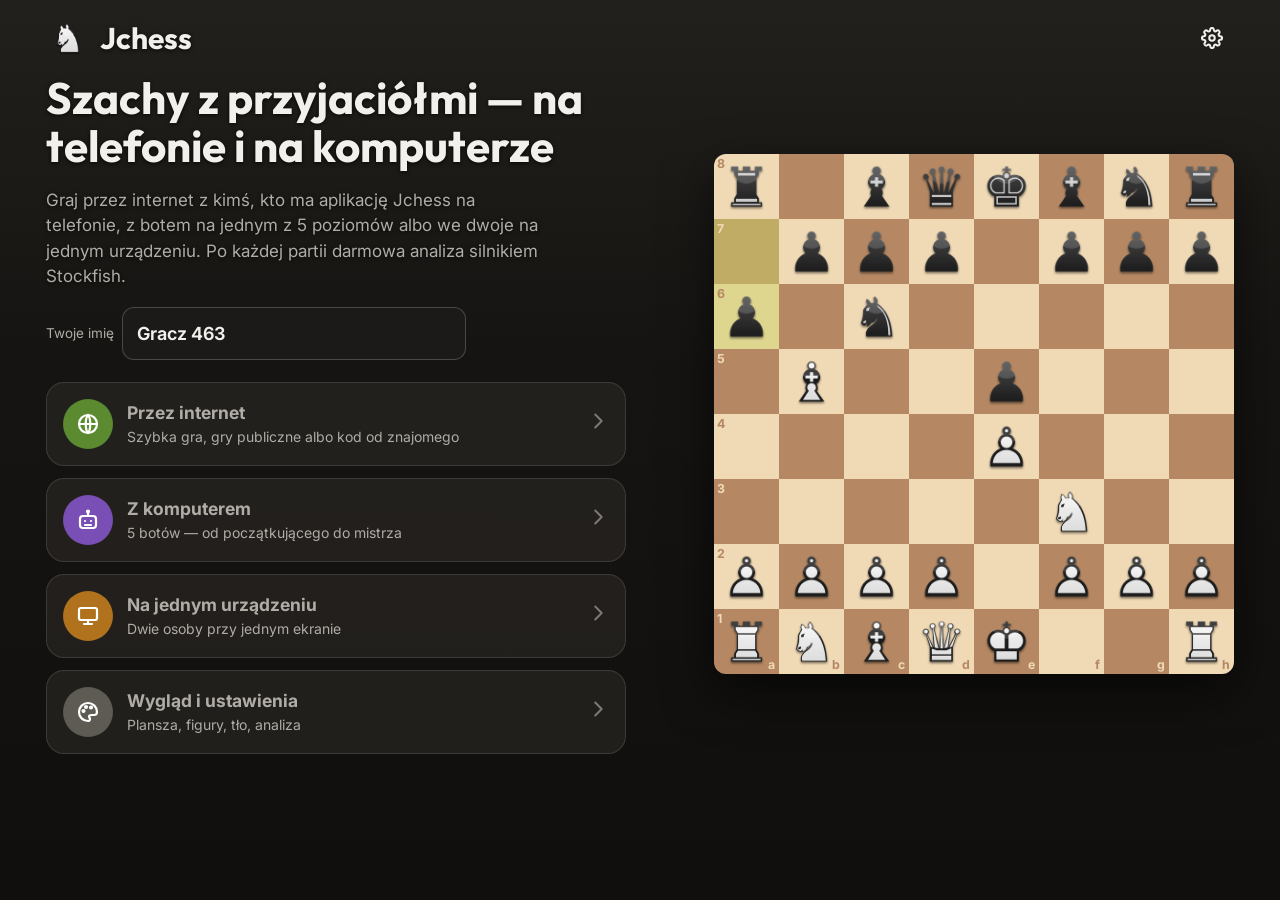
==== analiza/index.html @ eaf0fc94 "Gra z komputerem: 5 botów (Stockfish), podpowiedź i cofanie ruchu Co-Authored-By: Claude Opus 5.5 <n" ====
<!DOCTYPE html>
<html lang="pl">
<head>
<meta charset="utf-8">
<meta name="viewport" content="width=device-width, initial-scale=1">
<meta name="theme-color" content="#22201c">
<meta name="mobile-web-app-capable" content="yes">
<meta name="apple-mobile-web-app-capable" content="yes">
<meta name="apple-mobile-web-app-status-bar-style" content="black-translucent">
<meta name="apple-mobile-web-app-title" content="Jchess">
<meta name="description" content="Jchess – szachy z przyjaciółmi przez internet, na telefonie i komputerze, z darmową analizą Stockfish.">
<link rel="manifest" href="/manifest.webmanifest">
<link rel="apple-touch-icon" href="/icon-192.png">
<title>Jchess</title>
<link rel="icon" href="/icon-192.png">
<link rel="preconnect" href="https://fonts.googleapis.com">
<link href="https://fonts.googleapis.com/css2?family=Inter:wght@400;600;700&family=JetBrains+Mono:wght@700&family=Outfit:wght@600;700&display=swap" rel="stylesheet">
<meta name="jc-base" content="/">
<link rel="stylesheet" href="/assets/style.css?v=6518c0f8">
</head>
<body>
<div id="dim"></div>
<div id="app"><p style="padding:40px;text-align:center;font-family:sans-serif;color:#aaa">Wczytuję Jchess…</p></div>
<script src="/assets/jchess.js?v=6518c0f8"></script>
</body>
</html>
---- assets/style.css ----
/*
VOICE: spokojny klub szachowy wieczorem – skupienie, zero zbędnych ozdób.
IDEA: drewniany stolik z zegarem szachowym; plansza jest bohaterem każdego ekranu.
PICTURE: duża plansza (lub podgląd planszy w wybranym motywie) zajmuje połowę ekranu.
COLOUR and TYPE: ciemny grafit, zieleń „ruchu” #81b64c, złoto wyniku; Outfit + Inter, cyfry zegara w JetBrains Mono.
LAYOUT: plansza po lewej, panel gracza po prawej; poniżej 900px wszystko w jednej kolumnie.
*/
:root{color-scheme:dark;--bg:#161512;--s1:#23211e;--s2:#2f2c29;--s3:#3c3935;--line:#ffffff1f;--ink:#f2f0ed;--ink2:#b0aca6;--ink3:#7d7973;
--green:#81b64c;--green-d:#5b8a30;--blue:#4a8fe0;--blue-d:#2c67ae;--red:#d9534a;--red-d:#9f362f;--gold:#f5c451;--r:16px}
:root[data-theme=light],:root[data-theme=dark]{color-scheme:dark}
*{box-sizing:border-box;min-width:0}
[hidden]{display:none!important}
html,body{height:100%}
body{margin:0;-webkit-tap-highlight-color:transparent;background:var(--bg);color:var(--ink);font:16px/1.5 Inter,system-ui,sans-serif;overflow-x:clip}
body.bgimg{background:#000 var(--bgimg) center/cover fixed}
#dim{position:fixed;inset:0;pointer-events:none;background:#000;opacity:0;z-index:0}
#app{position:relative;z-index:1;min-height:100%}
.wrap{max-width:1240px;margin:0 auto;padding:16px max(2vw,14px) 40px}
h1,h2,h3{font-family:Outfit,Inter,sans-serif;margin:0;line-height:1.1;text-wrap:balance}
h1{font-size:clamp(30px,4vw,44px);font-weight:700}
h2{font-size:22px;font-weight:650}
h3{font-size:17px;font-weight:650}
.muted{color:var(--ink2)}.small{font-size:13.5px}.tiny{font-size:12.5px;color:var(--ink3)}
.shadow{text-shadow:0 1px 4px #000c}
.bar{display:flex;align-items:center;gap:10px;margin-bottom:14px}
.bar .grow{flex:1}
.card{background:#23211ef2;border:1px solid var(--line);border-radius:18px;padding:18px;box-shadow:0 2px 10px #0004}
.stack{display:grid;gap:12px}
.row{display:flex;gap:8px;align-items:center;flex-wrap:wrap}
.grid2{display:grid;grid-template-columns:minmax(0,1.1fr) minmax(0,1fr);gap:18px;align-items:start}
@media(max-width:900px){.grid2{grid-template-columns:minmax(0,1fr)}}
button{touch-action:manipulation;font:inherit;color:inherit;cursor:pointer;border:0;background:none}
:focus-visible{outline:3px solid var(--blue);outline-offset:2px}
.btn{display:inline-flex;align-items:center;justify-content:center;gap:8px;min-height:46px;padding:10px 18px 14px;border-radius:14px;font-weight:650;color:#fff;
background:var(--s3);box-shadow:inset 0 -4px 0 #0000004d;transition:filter .12s,transform .06s}
.btn:hover{filter:brightness(1.12)}.btn:active{transform:translateY(2px);box-shadow:inset 0 -2px 0 #0000004d}
.btn.primary{background:var(--green)}.btn.info{background:var(--blue)}.btn.danger{background:var(--red)}
.btn.ghost{background:none;box-shadow:none;border:1px solid #ffffff55;padding:10px 18px}
.btn.wide{width:100%}
.btn[disabled]{opacity:.45;pointer-events:none}
.icon{width:22px;height:22px;flex:none;fill:none;stroke:currentColor;stroke-width:2.2;stroke-linecap:round;stroke-linejoin:round}
.ibtn{width:44px;height:44px;border-radius:50%;display:grid;place-items:center;color:var(--ink)}
.ibtn:hover{background:#ffffff1a}
.chip{min-height:44px;padding:8px 14px;border-radius:22px;background:var(--s2);border:1px solid var(--line);color:var(--ink2);font-weight:650;font-size:14.5px;white-space:nowrap}
.chip.on{background:var(--green-d);border-color:var(--green);color:#fff}
.chips3{display:grid;grid-template-columns:repeat(3,minmax(0,1fr));gap:8px}
input[type=text],input:not([type]){width:100%;font:inherit;font-size:16px;color:var(--ink);background:#1b1a18;border:1px solid #ffffff33;border-radius:12px;padding:12px 14px}
input[type=range]{width:100%;accent-color:var(--green)}
.code-in{font:700 28px/1 "JetBrains Mono",monospace;text-align:center;letter-spacing:.3em;text-transform:uppercase}
/* ekran główny */
.hero{display:grid;grid-template-columns:minmax(0,1fr) minmax(0,1fr);gap:28px;align-items:center;margin:8px 0 26px}
.hero .preview{aspect-ratio:1;width:100%;max-width:520px;justify-self:end;border-radius:12px;box-shadow:0 18px 50px #0009;overflow:hidden}
@media(max-width:760px){.hero{grid-template-columns:minmax(0,1fr)}.hero .preview{justify-self:center;max-width:420px}}
.tiles{display:grid;gap:12px}
.tile{display:flex;align-items:center;gap:14px;padding:16px;border-radius:18px;background:#23211ef2;border:1px solid var(--line);text-align:left;transition:background .12s}
.tile:hover{background:#2c2a26}
.tile .dot{width:50px;height:50px;border-radius:50%;display:grid;place-items:center;color:#fff;flex:none}
.tile .dot .icon{width:24px;height:24px}
.tile b{display:block;font-size:17.5px}.tile span{color:var(--ink2);font-size:14px}
.tile .chev{margin-left:auto;color:var(--ink3)}
.name-in{display:flex;align-items:center;gap:8px;margin:14px 0 22px;max-width:420px}
.name-in span{flex:none}
.name-in input{font-size:18px;font-weight:650}
/* gra */
.game{display:grid;grid-template-columns:auto minmax(300px,380px);gap:22px;justify-content:center;align-items:start}
.boardbox{position:relative;width:var(--bs);height:var(--bs)}
.boardbox canvas{width:100%;height:100%;display:block;border-radius:8px;box-shadow:0 14px 40px #000a;touch-action:none}
.side{display:grid;gap:10px}
@media(max-width:900px){.game{grid-template-columns:minmax(0,1fr)}.boardbox{margin:0 auto}}
.player{display:flex;align-items:center;gap:12px;padding:10px 12px;border-radius:14px;background:#23211ef2;border:1px solid var(--line)}
.player.active{background:#303a26f2;border-color:#81b64c99}
.ava{width:42px;height:42px;border-radius:50%;display:grid;place-items:center;font-weight:700;font-size:18px;flex:none;border:2px solid #ffffff33}
.ava.w{background:#f0eeea;color:#262421}.ava.b{background:#3a3733;color:#f2f2f2}
.player.active .ava{border-color:var(--green)}
.pinfo{flex:1}.pinfo b{display:block;white-space:nowrap;overflow:hidden;text-overflow:ellipsis}
.caps{display:flex;align-items:center;height:20px}.caps img{width:18px;height:18px;margin-right:-5px}.caps em{font-style:normal;font-size:12px;color:var(--ink2);margin-left:8px;font-weight:700}
.clock{font:700 24px/1 "JetBrains Mono",monospace;padding:8px 12px;border-radius:10px;background:#1b1a18;color:var(--ink2);white-space:nowrap}
.clock.run{background:#f2f0ed;color:#1e1c1a}.clock.low{background:var(--red);color:#fff}
.tag{font-size:12.5px;font-weight:700;padding:4px 10px;border-radius:20px;background:var(--green-d);color:#fff;white-space:nowrap}
.tag.off{background:var(--red-d)}
.status{text-align:center;font-weight:700;padding:9px 14px;border-radius:22px;background:var(--s2)}
.status.me{background:var(--green-d)}.status.check{background:var(--red-d)}.status.over{background:#4a3f1e;color:var(--gold)}
.moves{max-height:260px;overflow:auto;display:grid;grid-template-columns:42px 1fr 1fr;gap:2px 4px;font-size:15px;padding:10px 12px}
.moves .n{color:var(--ink3)}.moves button{text-align:left;padding:3px 8px;border-radius:6px}
.moves button:hover{background:#ffffff14}.moves button.cur{background:#81b64c55;font-weight:700}
.actions{display:grid;grid-auto-flow:column;grid-auto-columns:1fr;background:#23211ef2;border:1px solid var(--line);border-radius:18px;padding:4px}
.act{display:flex;flex-direction:column;align-items:center;gap:4px;padding:8px 4px 6px;border-radius:12px;font-size:12.5px;color:var(--ink2)}
.act:hover{background:#ffffff14;color:var(--ink)}.act .icon{color:var(--ink)}.act.hi,.act.hi .icon{color:var(--green)}
/* analiza */
.ana{display:grid;grid-template-columns:auto minmax(320px,420px);gap:22px;justify-content:center;align-items:start}
.anaboard{display:flex;gap:8px}
.evalbar{width:26px;border-radius:6px;overflow:hidden;position:relative;background:#403d39;flex:none}
.evalbar i{position:absolute;left:0;right:0;bottom:0;background:#f2f2f2;transition:height .35s}
.evalbar.flip i{top:0;bottom:auto}
.evalbar b{position:absolute;left:0;right:0;text-align:center;font-size:10.5px;font-weight:800;z-index:1}
@media(max-width:900px){.ana{grid-template-columns:minmax(0,1fr)}.anaboard{justify-content:center}.ana .boardbox{--bs:calc(min(100vw,640px) - 70px)!important}}
.badge{width:32px;height:32px;border-radius:50%;display:grid;place-items:center;color:#fff;font-weight:800;font-size:14px;flex:none}
.evalpill{font:700 14px/1 "JetBrains Mono",monospace;padding:6px 9px;border-radius:8px;min-width:58px;text-align:center}
.evalpill.w{background:#f2f2f2;color:#262421}.evalpill.b{background:#403d39;color:#f2f2f2}
.line{display:flex;gap:10px;align-items:center;padding:7px 6px;border-radius:10px;width:100%;text-align:left}
.line:hover{background:#ffffff14}.line span{white-space:nowrap;overflow:hidden;text-overflow:ellipsis}
.graph{width:100%;height:90px;border-radius:8px;cursor:pointer;display:block}
.sum{display:grid;grid-template-columns:1.3fr 1fr 1fr;gap:6px 8px;align-items:center;font-size:14.5px}
.sum .acc{font:700 24px/1.2 Outfit,sans-serif;text-align:center;border-radius:10px;padding:4px}
.sum .c{text-align:center;font-weight:700}
.prog{height:6px;border-radius:3px;background:#ffffff1a;overflow:hidden}.prog i{display:block;height:100%;background:var(--green);transition:width .3s}
/* ustawienia */
.swatches{display:flex;gap:10px;overflow-x:auto;padding-bottom:6px}
.sw{flex:none;display:flex;flex-direction:column;align-items:center;gap:6px;padding:8px;border-radius:14px;background:var(--s1);border:1px solid var(--line);font-size:12.5px;color:var(--ink2)}
.sw.on{border-color:var(--green);background:#3b4a2c;color:#fff;font-weight:700}
.sw .mini{display:grid;grid-template-columns:26px 26px;border-radius:6px;overflow:hidden}.sw .mini i{height:26px}
.sw .pcs{display:flex;border-radius:6px;overflow:hidden}.sw .pcs img{width:42px;height:42px;padding:2px}
.toggle{display:flex;justify-content:space-between;align-items:center;gap:12px;padding:10px 0;border-bottom:1px solid var(--line);cursor:pointer}
.toggle:last-child{border:0}
.toggle input{width:22px;height:22px;accent-color:var(--green)}
/* lobby */
.lob{display:flex;align-items:center;gap:12px;padding:8px 4px;border-bottom:1px solid var(--line)}
.lob:last-child{border:0}
.codebox{display:flex;gap:8px;justify-content:center;margin:12px 0}
.codebox b{width:54px;height:66px;display:grid;place-items:center;font:700 32px "JetBrains Mono",monospace;background:#1b1a18;border:1px solid #ffffff44;border-radius:12px}
.spin{width:22px;height:22px;border-radius:50%;border:3px solid #ffffff33;border-top-color:var(--green);animation:sp 1s linear infinite;flex:none}
@keyframes sp{to{transform:rotate(360deg)}}
/* okna */
.modal{position:fixed;inset:0;background:#000a;display:grid;place-items:center;z-index:50;padding:16px;animation:fade .15s}
.mbox{width:min(480px,100%);max-height:90vh;display:flex;flex-direction:column;background:#262421;border:1px solid var(--line);border-radius:24px;padding:22px;box-shadow:0 30px 80px #000c}
.mbody{overflow:auto;display:grid;gap:12px}
.mbtns{display:grid;gap:8px;margin-top:16px}
.toast{position:fixed;left:50%;bottom:24px;transform:translateX(-50%);background:#111;color:#fff;padding:10px 18px;border-radius:22px;z-index:60;box-shadow:0 6px 20px #000a;animation:fade .2s}
.screen{animation:rise .22s ease-out}
@keyframes fade{from{opacity:0}}@keyframes rise{from{opacity:0;transform:translateY(8px)}}
@media(prefers-reduced-motion:reduce){*{animation:none!important;transition:none!important}}
.bots{display:grid;grid-template-columns:repeat(5,minmax(0,1fr));gap:8px}
.botb{white-space:normal;display:flex;flex-direction:column;align-items:center;gap:2px;padding:10px 4px 9px;border-radius:14px;background:var(--s2);border:1px solid var(--line);color:var(--ink2);text-align:center;min-width:0}
.botb img{width:40px;height:40px;filter:drop-shadow(0 2px 2px #0006)}
.botb b{font-size:13.5px;color:var(--ink);white-space:nowrap;overflow:hidden;text-overflow:ellipsis;max-width:100%}
.botb span{font-size:11px;line-height:1.2;color:var(--ink2);white-space:normal;overflow-wrap:anywhere}
.botb em{font-style:normal;font-size:11.5px;font-weight:700;color:var(--gold)}
.botb.on{background:var(--green-d);border-color:var(--green)}
.botb.on b,.botb.on span{color:#fff}
@media (max-width:520px){.bots{grid-template-columns:repeat(3,minmax(0,1fr))}}
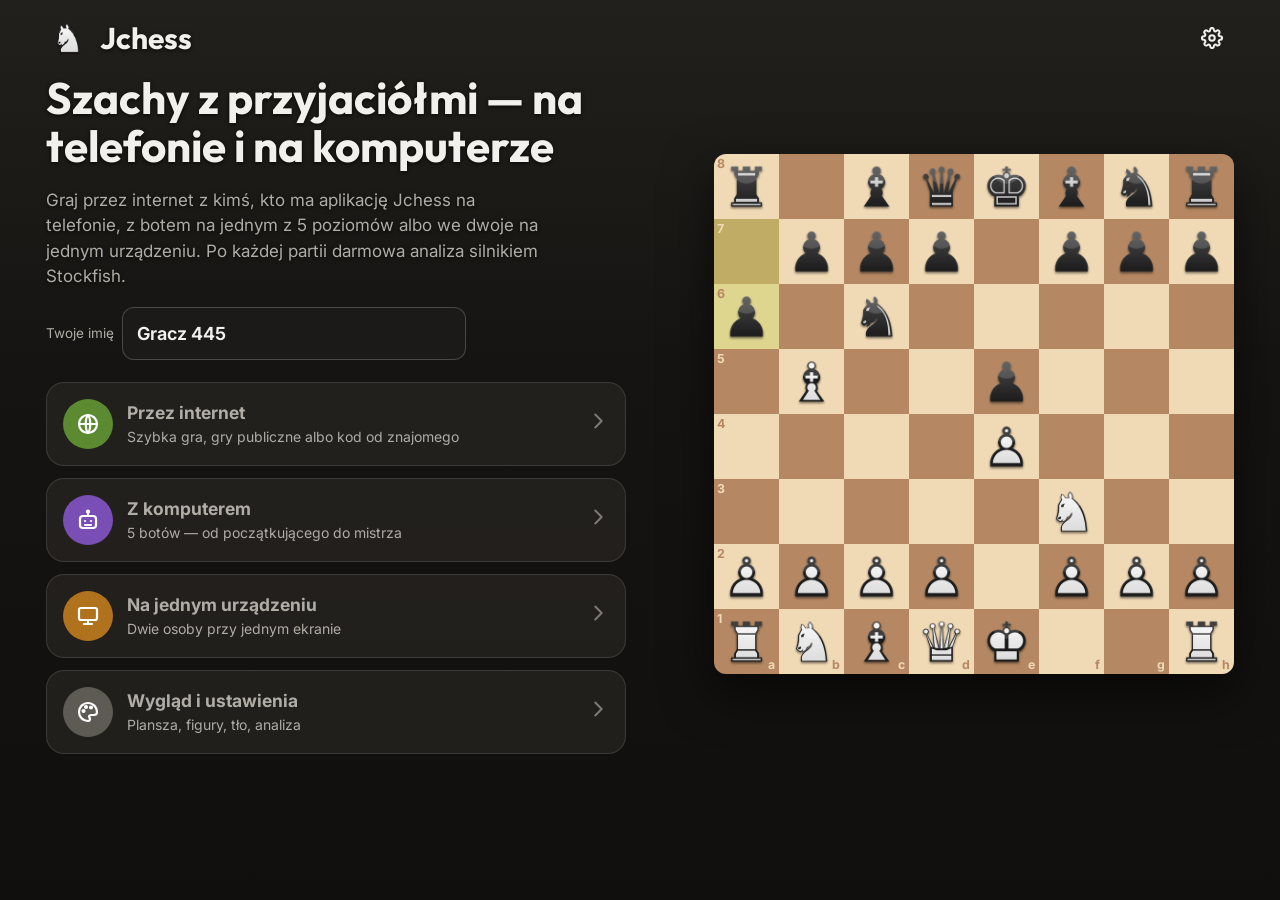
==== commit a4bdb3fc: "Naprawa planszy w analizie: zawsze kwadratowa, bez nachodzenia na panel Co-Authored-By: Claude Opus " ====
--- a/analiza/index.html
+++ b/analiza/index.html
@@ -16,11 +16,11 @@
 <link rel="preconnect" href="https://fonts.googleapis.com">
 <link href="https://fonts.googleapis.com/css2?family=Inter:wght@400;600;700&family=JetBrains+Mono:wght@700&family=Outfit:wght@600;700&display=swap" rel="stylesheet">
 <meta name="jc-base" content="/">
-<link rel="stylesheet" href="/assets/style.css?v=6518c0f8">
+<link rel="stylesheet" href="/assets/style.css?v=c6ff5a92">
 </head>
 <body>
 <div id="dim"></div>
 <div id="app"><p style="padding:40px;text-align:center;font-family:sans-serif;color:#aaa">Wczytuję Jchess…</p></div>
-<script src="/assets/jchess.js?v=6518c0f8"></script>
+<script src="/assets/jchess.js?v=c6ff5a92"></script>
 </body>
 </html>
--- a/assets/style.css
+++ b/assets/style.css
@@ -62,8 +62,8 @@
 .name-in span{flex:none}
 .name-in input{font-size:18px;font-weight:650}
 /* gra */
-.game{display:grid;grid-template-columns:auto minmax(300px,380px);gap:22px;justify-content:center;align-items:start}
-.boardbox{position:relative;width:var(--bs);height:var(--bs)}
+.game{display:grid;grid-template-columns:max-content minmax(300px,380px);gap:22px;justify-content:center;align-items:start}
+.boardbox{position:relative;width:var(--bs);height:var(--bs);flex:none;aspect-ratio:1}
 .boardbox canvas{width:100%;height:100%;display:block;border-radius:8px;box-shadow:0 14px 40px #000a;touch-action:none}
 .side{display:grid;gap:10px}
 @media(max-width:900px){.game{grid-template-columns:minmax(0,1fr)}.boardbox{margin:0 auto}}
@@ -87,7 +87,7 @@
 .act{display:flex;flex-direction:column;align-items:center;gap:4px;padding:8px 4px 6px;border-radius:12px;font-size:12.5px;color:var(--ink2)}
 .act:hover{background:#ffffff14;color:var(--ink)}.act .icon{color:var(--ink)}.act.hi,.act.hi .icon{color:var(--green)}
 /* analiza */
-.ana{display:grid;grid-template-columns:auto minmax(320px,420px);gap:22px;justify-content:center;align-items:start}
+.ana{display:grid;grid-template-columns:max-content minmax(320px,420px);gap:22px;justify-content:center;align-items:start}
 .anaboard{display:flex;gap:8px}
 .evalbar{width:26px;border-radius:6px;overflow:hidden;position:relative;background:#403d39;flex:none}
 .evalbar i{position:absolute;left:0;right:0;bottom:0;background:#f2f2f2;transition:height .35s}
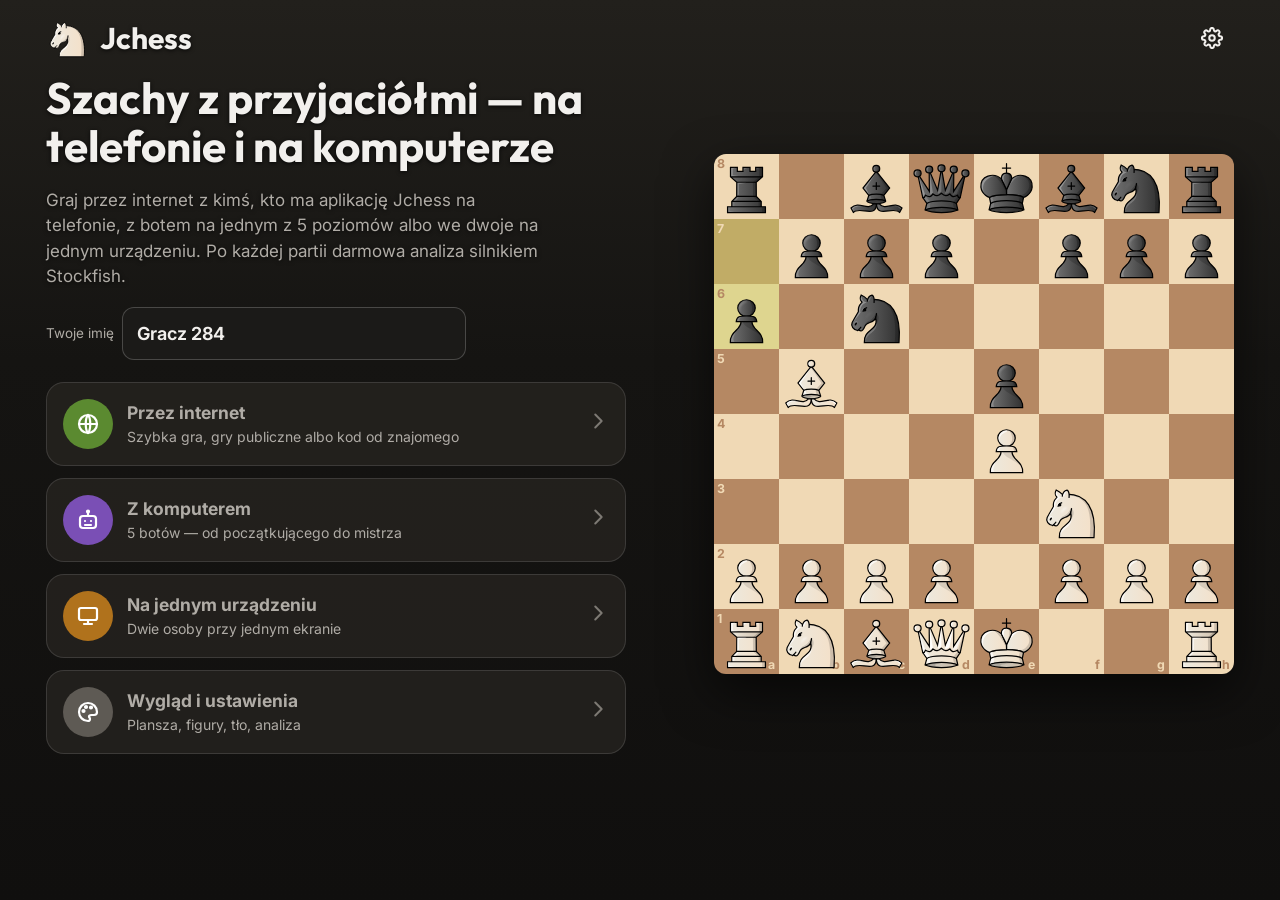
==== commit 6f30410b: "Domyślnie figury Maestro i dźwięki PyChess Co-Authored-By: Claude Opus 5.5 <noreply@anthropic.com> C" ====
--- a/analiza/index.html
+++ b/analiza/index.html
@@ -16,11 +16,11 @@
 <link rel="preconnect" href="https://fonts.googleapis.com">
 <link href="https://fonts.googleapis.com/css2?family=Inter:wght@400;600;700&family=JetBrains+Mono:wght@700&family=Outfit:wght@600;700&display=swap" rel="stylesheet">
 <meta name="jc-base" content="/">
-<link rel="stylesheet" href="/assets/style.css?v=c6ff5a92">
+<link rel="stylesheet" href="/assets/style.css?v=e2e4ffaf">
 </head>
 <body>
 <div id="dim"></div>
 <div id="app"><p style="padding:40px;text-align:center;font-family:sans-serif;color:#aaa">Wczytuję Jchess…</p></div>
-<script src="/assets/jchess.js?v=c6ff5a92"></script>
+<script src="/assets/jchess.js?v=e2e4ffaf"></script>
 </body>
 </html>
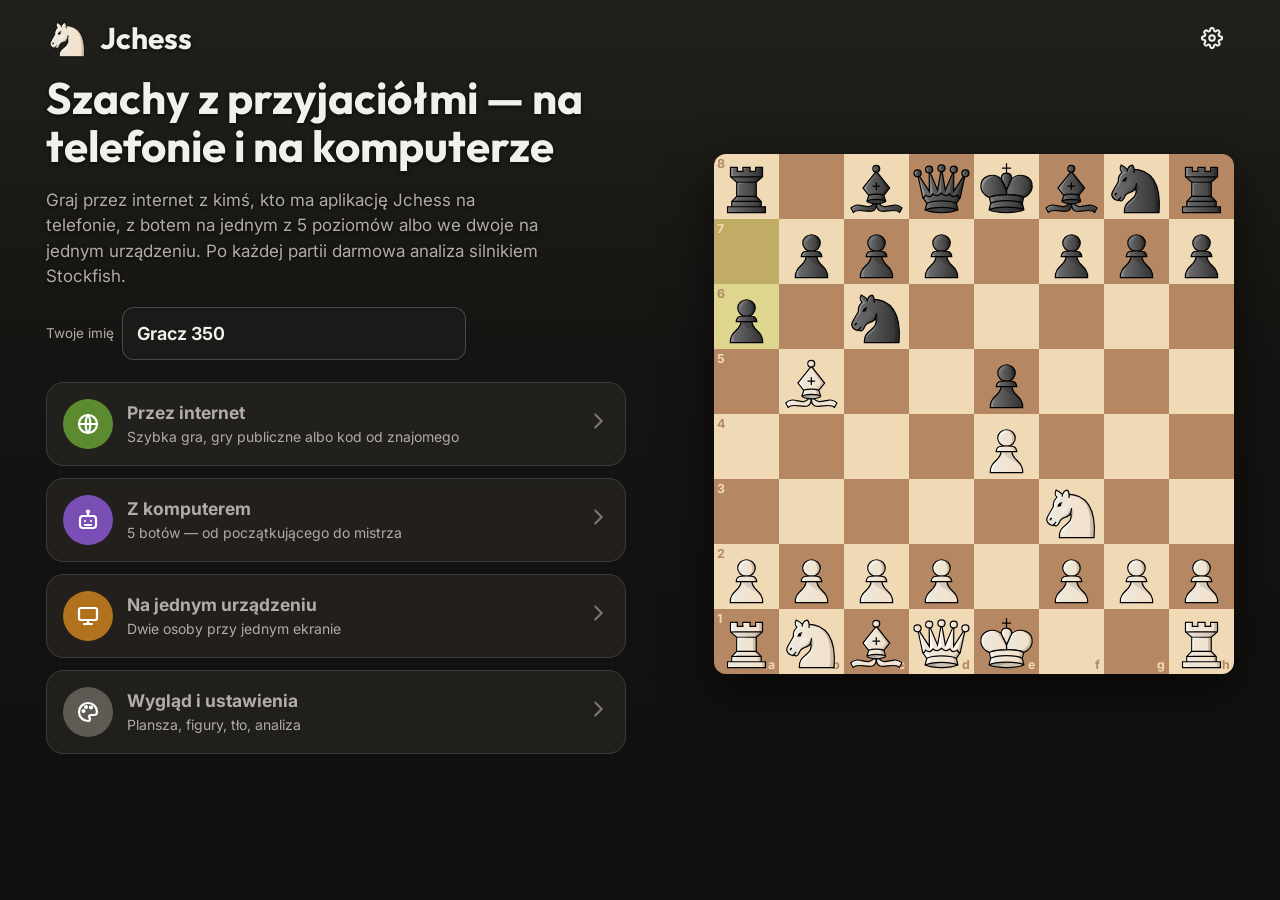
==== commit 637cef41: "SEO: tytuł, opis, sitemap.xml, robots.txt, noindex dla podstron Co-Authored-By: Claude Opus 5.5 <nor" ====
--- a/analiza/index.html
+++ b/analiza/index.html
@@ -8,19 +8,20 @@
 <meta name="apple-mobile-web-app-capable" content="yes">
 <meta name="apple-mobile-web-app-status-bar-style" content="black-translucent">
 <meta name="apple-mobile-web-app-title" content="Jchess">
-<meta name="description" content="Jchess – szachy z przyjaciółmi przez internet, na telefonie i komputerze, z darmową analizą Stockfish.">
+<meta name="description" content="Graj w szachy za darmo w przeglądarce i na telefonie: z przyjaciółmi przez internet, z botem (5 poziomów) albo we dwoje na jednym urządzeniu. Darmowa analiza partii silnikiem Stockfish. Bez rejestracji.">
 <link rel="manifest" href="/manifest.webmanifest">
 <link rel="apple-touch-icon" href="/icon-192.png">
-<title>Jchess</title>
+<title>Jchess – darmowe szachy online z przyjaciółmi i z botem</title>
 <link rel="icon" href="/icon-192.png">
 <link rel="preconnect" href="https://fonts.googleapis.com">
 <link href="https://fonts.googleapis.com/css2?family=Inter:wght@400;600;700&family=JetBrains+Mono:wght@700&family=Outfit:wght@600;700&display=swap" rel="stylesheet">
 <meta name="jc-base" content="/">
 <link rel="stylesheet" href="/assets/style.css?v=e2e4ffaf">
+<meta name="robots" content="noindex">
 </head>
 <body>
 <div id="dim"></div>
-<div id="app"><p style="padding:40px;text-align:center;font-family:sans-serif;color:#aaa">Wczytuję Jchess…</p></div>
+<div id="app"><main style="max-width:760px;margin:0 auto;padding:40px 20px;font-family:sans-serif;color:#bbb;line-height:1.5"><h1 style="color:#eee">Jchess – darmowe szachy online</h1><p>Szachy z przyjaciółmi na telefonie i komputerze. Zagraj przez internet (szybka gra z losową osobą, gry publiczne albo prywatny kod dla znajomego), z botem na jednym z 5 poziomów – od początkującego do mistrza – albo we dwoje na jednym urządzeniu.</p><p>Po każdej partii darmowa analiza silnikiem Stockfish: najlepsze ruchy, oceny ruchów i własne warianty. Zegar szachowy, motywy planszy i figur, rysowanie strzałek. Bez rejestracji i bez reklam. Jest też aplikacja na Androida.</p><p>Wczytuję Jchess…</p></main></div>
 <script src="/assets/jchess.js?v=e2e4ffaf"></script>
 </body>
 </html>
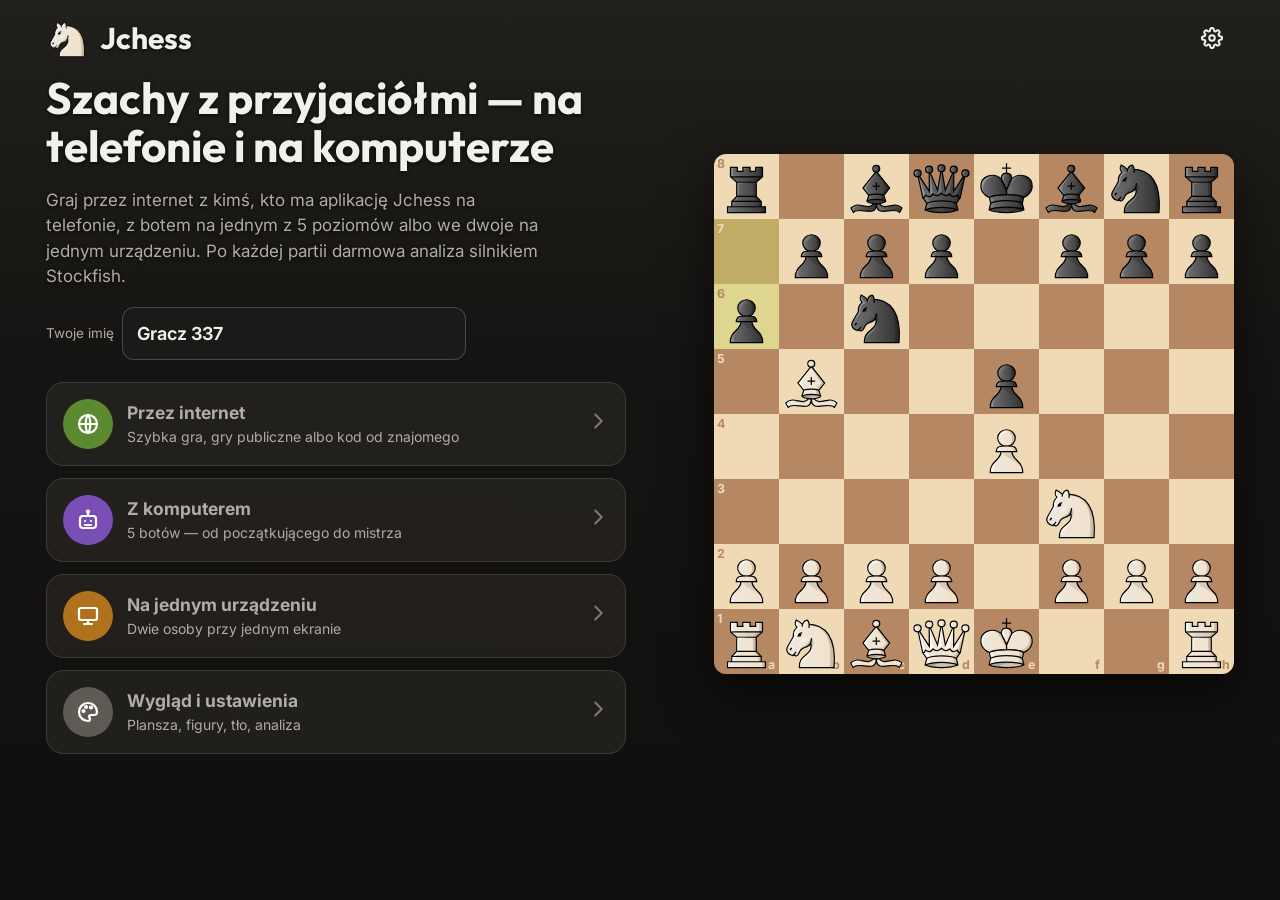
==== commit 81ccab73: "Zabezpieczenia gry online (sekrety graczy, walidacja danych, ochrona zegara), blokada spamu remisów," ====
--- a/analiza/index.html
+++ b/analiza/index.html
@@ -16,12 +16,12 @@
 <link rel="preconnect" href="https://fonts.googleapis.com">
 <link href="https://fonts.googleapis.com/css2?family=Inter:wght@400;600;700&family=JetBrains+Mono:wght@700&family=Outfit:wght@600;700&display=swap" rel="stylesheet">
 <meta name="jc-base" content="/">
-<link rel="stylesheet" href="/assets/style.css?v=e2e4ffaf">
+<link rel="stylesheet" href="/assets/style.css?v=0c18a279">
 <meta name="robots" content="noindex">
 </head>
 <body>
 <div id="dim"></div>
 <div id="app"><main style="max-width:760px;margin:0 auto;padding:40px 20px;font-family:sans-serif;color:#bbb;line-height:1.5"><h1 style="color:#eee">Jchess – darmowe szachy online</h1><p>Szachy z przyjaciółmi na telefonie i komputerze. Zagraj przez internet (szybka gra z losową osobą, gry publiczne albo prywatny kod dla znajomego), z botem na jednym z 5 poziomów – od początkującego do mistrza – albo we dwoje na jednym urządzeniu.</p><p>Po każdej partii darmowa analiza silnikiem Stockfish: najlepsze ruchy, oceny ruchów i własne warianty. Zegar szachowy, motywy planszy i figur, rysowanie strzałek. Bez rejestracji i bez reklam. Jest też aplikacja na Androida.</p><p>Wczytuję Jchess…</p></main></div>
-<script src="/assets/jchess.js?v=e2e4ffaf"></script>
+<script src="/assets/jchess.js?v=0c18a279"></script>
 </body>
 </html>
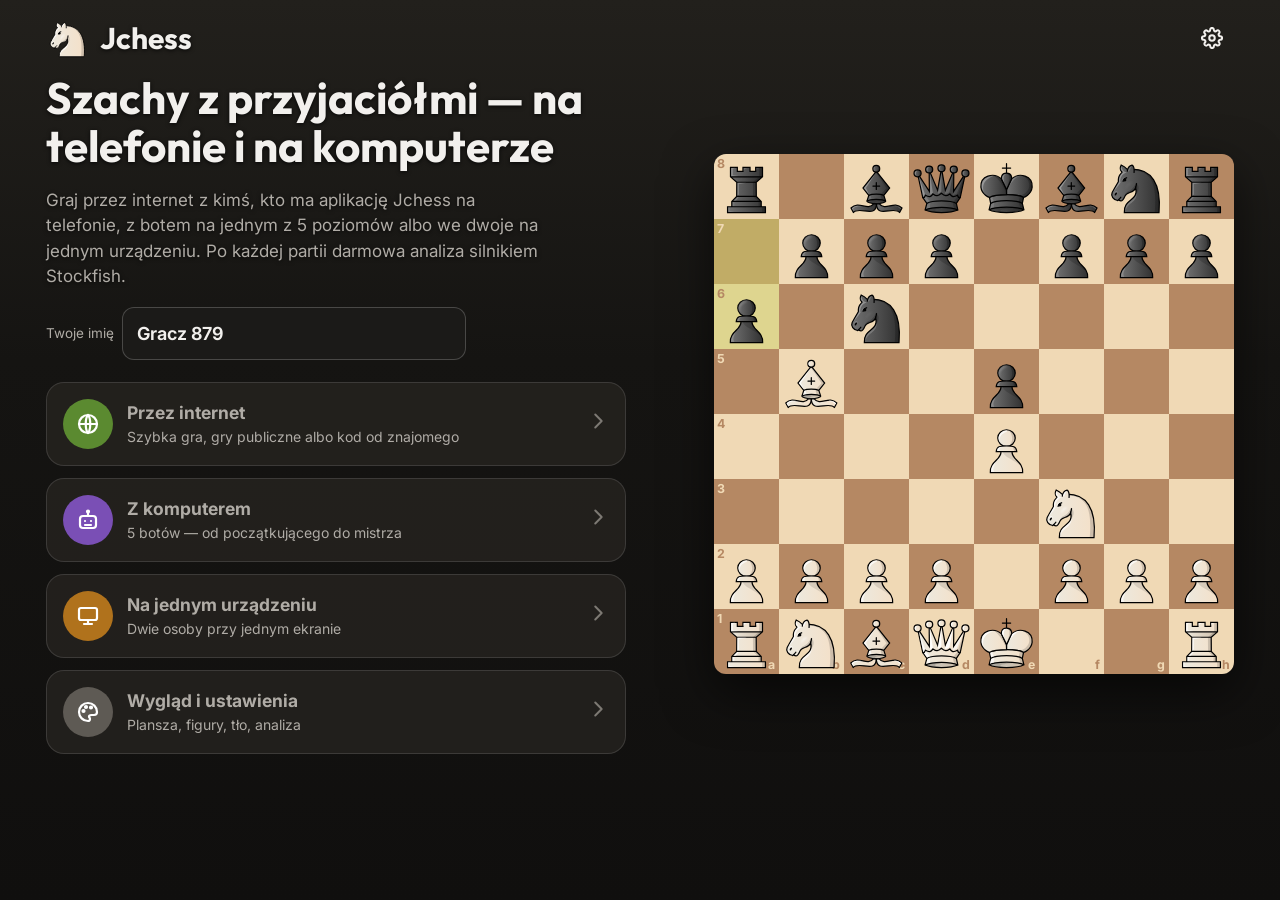
==== commit c7c7a8c5: "Premove: ruch na zapas w czasie ruchu przeciwnika Co-Authored-By: Claude Opus 5.5 <noreply@anthropic" ====
--- a/analiza/index.html
+++ b/analiza/index.html
@@ -16,12 +16,12 @@
 <link rel="preconnect" href="https://fonts.googleapis.com">
 <link href="https://fonts.googleapis.com/css2?family=Inter:wght@400;600;700&family=JetBrains+Mono:wght@700&family=Outfit:wght@600;700&display=swap" rel="stylesheet">
 <meta name="jc-base" content="/">
-<link rel="stylesheet" href="/assets/style.css?v=0c18a279">
+<link rel="stylesheet" href="/assets/style.css?v=613fd818">
 <meta name="robots" content="noindex">
 </head>
 <body>
 <div id="dim"></div>
 <div id="app"><main style="max-width:760px;margin:0 auto;padding:40px 20px;font-family:sans-serif;color:#bbb;line-height:1.5"><h1 style="color:#eee">Jchess – darmowe szachy online</h1><p>Szachy z przyjaciółmi na telefonie i komputerze. Zagraj przez internet (szybka gra z losową osobą, gry publiczne albo prywatny kod dla znajomego), z botem na jednym z 5 poziomów – od początkującego do mistrza – albo we dwoje na jednym urządzeniu.</p><p>Po każdej partii darmowa analiza silnikiem Stockfish: najlepsze ruchy, oceny ruchów i własne warianty. Zegar szachowy, motywy planszy i figur, rysowanie strzałek. Bez rejestracji i bez reklam. Jest też aplikacja na Androida.</p><p>Wczytuję Jchess…</p></main></div>
-<script src="/assets/jchess.js?v=0c18a279"></script>
+<script src="/assets/jchess.js?v=613fd818"></script>
 </body>
 </html>
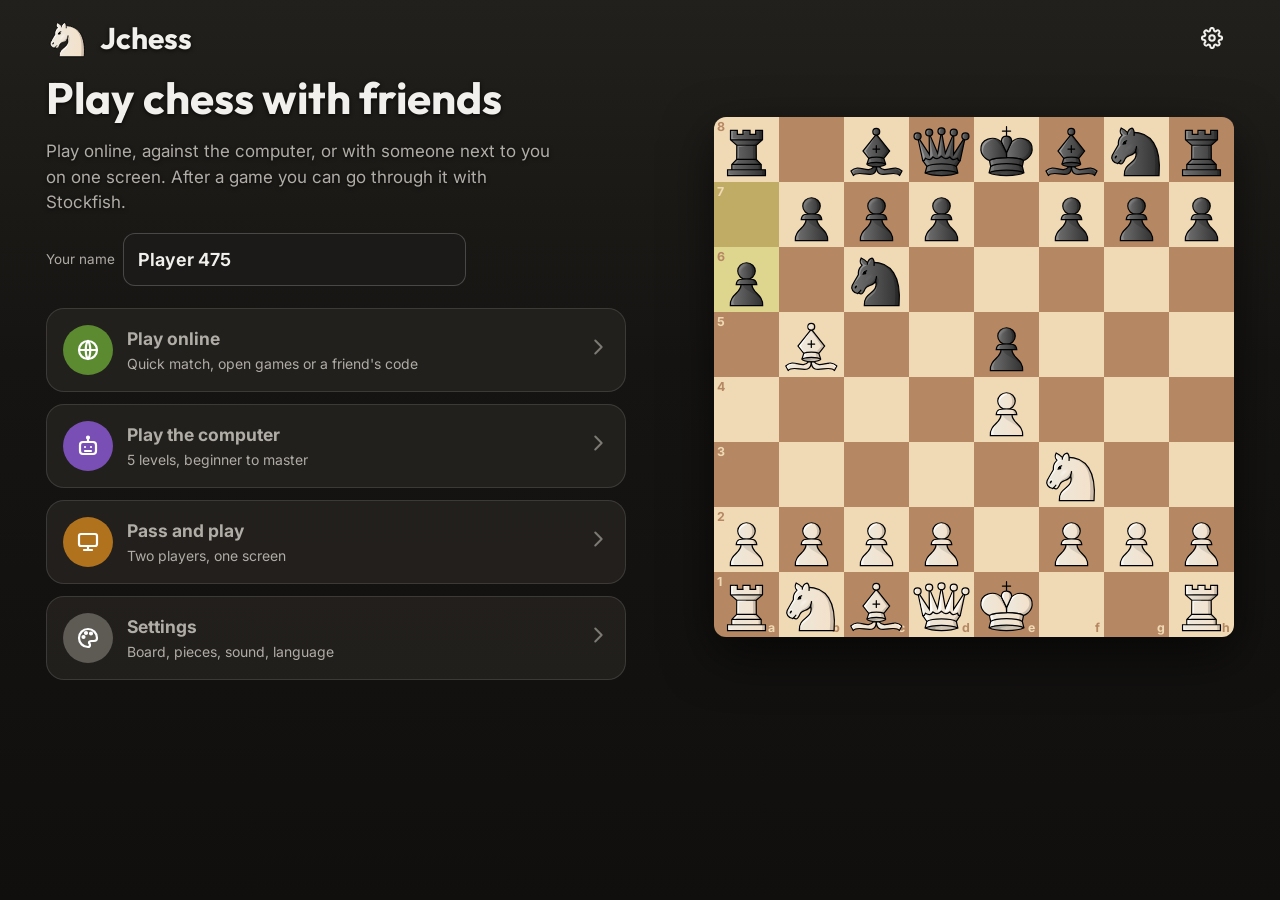
==== commit bfdd4e8a: "Strona po angielsku (domyślnie) z wyborem języka, angielskie adresy podstron, prostsze teksty, sekcj" ====
--- a/analiza/index.html
+++ b/analiza/index.html
@@ -1,5 +1,5 @@
 <!DOCTYPE html>
-<html lang="pl">
+<html lang="en">
 <head>
 <meta charset="utf-8">
 <meta name="viewport" content="width=device-width, initial-scale=1">
@@ -8,20 +8,20 @@
 <meta name="apple-mobile-web-app-capable" content="yes">
 <meta name="apple-mobile-web-app-status-bar-style" content="black-translucent">
 <meta name="apple-mobile-web-app-title" content="Jchess">
-<meta name="description" content="Graj w szachy za darmo w przeglądarce i na telefonie: z przyjaciółmi przez internet, z botem (5 poziomów) albo we dwoje na jednym urządzeniu. Darmowa analiza partii silnikiem Stockfish. Bez rejestracji.">
+<meta name="description" content="Play chess in your browser or on your phone: online with friends, against a bot with 5 levels, or two players on one screen. Free game review with Stockfish. No sign-up.">
 <link rel="manifest" href="/manifest.webmanifest">
 <link rel="apple-touch-icon" href="/icon-192.png">
-<title>Jchess – darmowe szachy online z przyjaciółmi i z botem</title>
+<title>Jchess – free online chess with friends and bots</title>
 <link rel="icon" href="/icon-192.png">
 <link rel="preconnect" href="https://fonts.googleapis.com">
 <link href="https://fonts.googleapis.com/css2?family=Inter:wght@400;600;700&family=JetBrains+Mono:wght@700&family=Outfit:wght@600;700&display=swap" rel="stylesheet">
 <meta name="jc-base" content="/">
-<link rel="stylesheet" href="/assets/style.css?v=613fd818">
+<link rel="stylesheet" href="/assets/style.css?v=9029f962">
 <meta name="robots" content="noindex">
 </head>
 <body>
 <div id="dim"></div>
-<div id="app"><main style="max-width:760px;margin:0 auto;padding:40px 20px;font-family:sans-serif;color:#bbb;line-height:1.5"><h1 style="color:#eee">Jchess – darmowe szachy online</h1><p>Szachy z przyjaciółmi na telefonie i komputerze. Zagraj przez internet (szybka gra z losową osobą, gry publiczne albo prywatny kod dla znajomego), z botem na jednym z 5 poziomów – od początkującego do mistrza – albo we dwoje na jednym urządzeniu.</p><p>Po każdej partii darmowa analiza silnikiem Stockfish: najlepsze ruchy, oceny ruchów i własne warianty. Zegar szachowy, motywy planszy i figur, rysowanie strzałek. Bez rejestracji i bez reklam. Jest też aplikacja na Androida.</p><p>Wczytuję Jchess…</p></main></div>
-<script src="/assets/jchess.js?v=613fd818"></script>
+<div id="app"><main style="max-width:760px;margin:0 auto;padding:40px 20px;font-family:sans-serif;color:#bbb;line-height:1.5"><h1 style="color:#eee">Jchess: free online chess</h1><p>Play chess with friends on your phone or computer. Get a quick match with a random opponent, join an open game, or send a private code to a friend. You can also play a bot (five levels, from beginner to master) or play two-player on one screen.</p><p>After each game you can review it with Stockfish: best moves, move ratings and your own lines. There is a chess clock, board and piece themes, and you can draw arrows on the board. No account needed. There is also an Android app.</p><p>Loading Jchess…</p></main></div>
+<script src="/assets/jchess.js?v=9029f962"></script>
 </body>
 </html>
--- a/assets/style.css
+++ b/assets/style.css
@@ -138,3 +138,4 @@
 .botb.on{background:var(--green-d);border-color:var(--green)}
 .botb.on b,.botb.on span{color:#fff}
 @media (max-width:520px){.bots{grid-template-columns:repeat(3,minmax(0,1fr))}}
+.card a{color:#9fd36a}
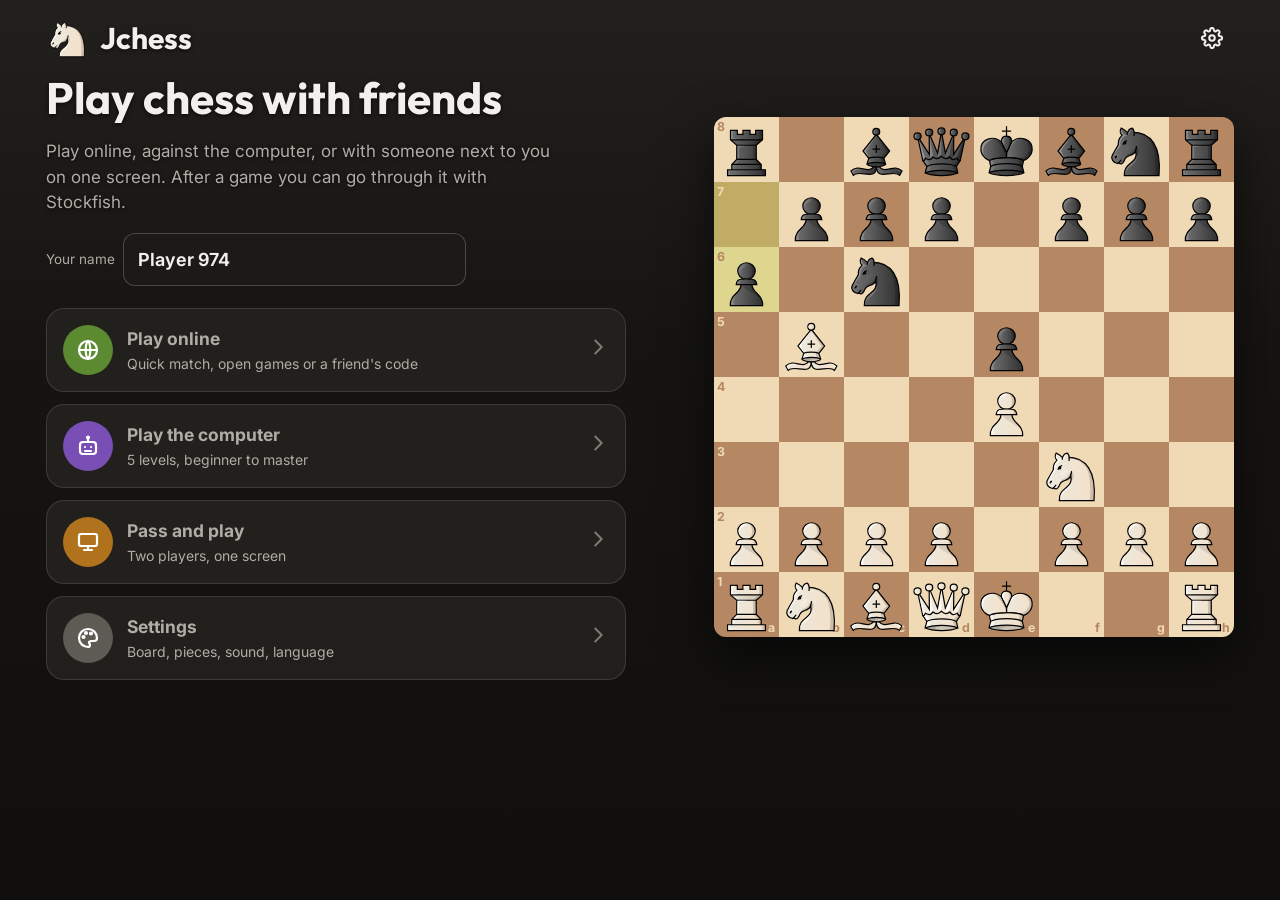
==== commit a79e33f8: "Licznik graczy online Co-Authored-By: Claude Opus 5.5 <noreply@anthropic.com> Claude-Session: https:" ====
--- a/analiza/index.html
+++ b/analiza/index.html
@@ -16,12 +16,12 @@
 <link rel="preconnect" href="https://fonts.googleapis.com">
 <link href="https://fonts.googleapis.com/css2?family=Inter:wght@400;600;700&family=JetBrains+Mono:wght@700&family=Outfit:wght@600;700&display=swap" rel="stylesheet">
 <meta name="jc-base" content="/">
-<link rel="stylesheet" href="/assets/style.css?v=9029f962">
+<link rel="stylesheet" href="/assets/style.css?v=ea091fa0">
 <meta name="robots" content="noindex">
 </head>
 <body>
 <div id="dim"></div>
 <div id="app"><main style="max-width:760px;margin:0 auto;padding:40px 20px;font-family:sans-serif;color:#bbb;line-height:1.5"><h1 style="color:#eee">Jchess: free online chess</h1><p>Play chess with friends on your phone or computer. Get a quick match with a random opponent, join an open game, or send a private code to a friend. You can also play a bot (five levels, from beginner to master) or play two-player on one screen.</p><p>After each game you can review it with Stockfish: best moves, move ratings and your own lines. There is a chess clock, board and piece themes, and you can draw arrows on the board. No account needed. There is also an Android app.</p><p>Loading Jchess…</p></main></div>
-<script src="/assets/jchess.js?v=9029f962"></script>
+<script src="/assets/jchess.js?v=ea091fa0"></script>
 </body>
 </html>
--- a/assets/style.css
+++ b/assets/style.css
@@ -139,3 +139,10 @@
 .botb.on b,.botb.on span{color:#fff}
 @media (max-width:520px){.bots{grid-template-columns:repeat(3,minmax(0,1fr))}}
 .card a{color:#9fd36a}
+.online-count{display:inline-flex;align-items:center;gap:6px;font-size:12.5px;font-weight:700;color:#9fd36a;background:#7fc04a1f;border-radius:99px;padding:2px 9px 3px;vertical-align:middle;white-space:nowrap}
+.online-count[hidden]{display:none!important}
+.online-count i{width:7px;height:7px;border-radius:50%;background:#7fc04a;box-shadow:0 0 0 3px #7fc04a40;animation:pulse 2s infinite}
+.online-count span{font-weight:600}
+.bar .online-count{font-size:13.5px;padding:5px 12px 6px}
+@keyframes pulse{50%{box-shadow:0 0 0 5px #7fc04a10}}
+.tile .online-count b{font-size:12.5px;display:inline;margin:0;color:inherit}
